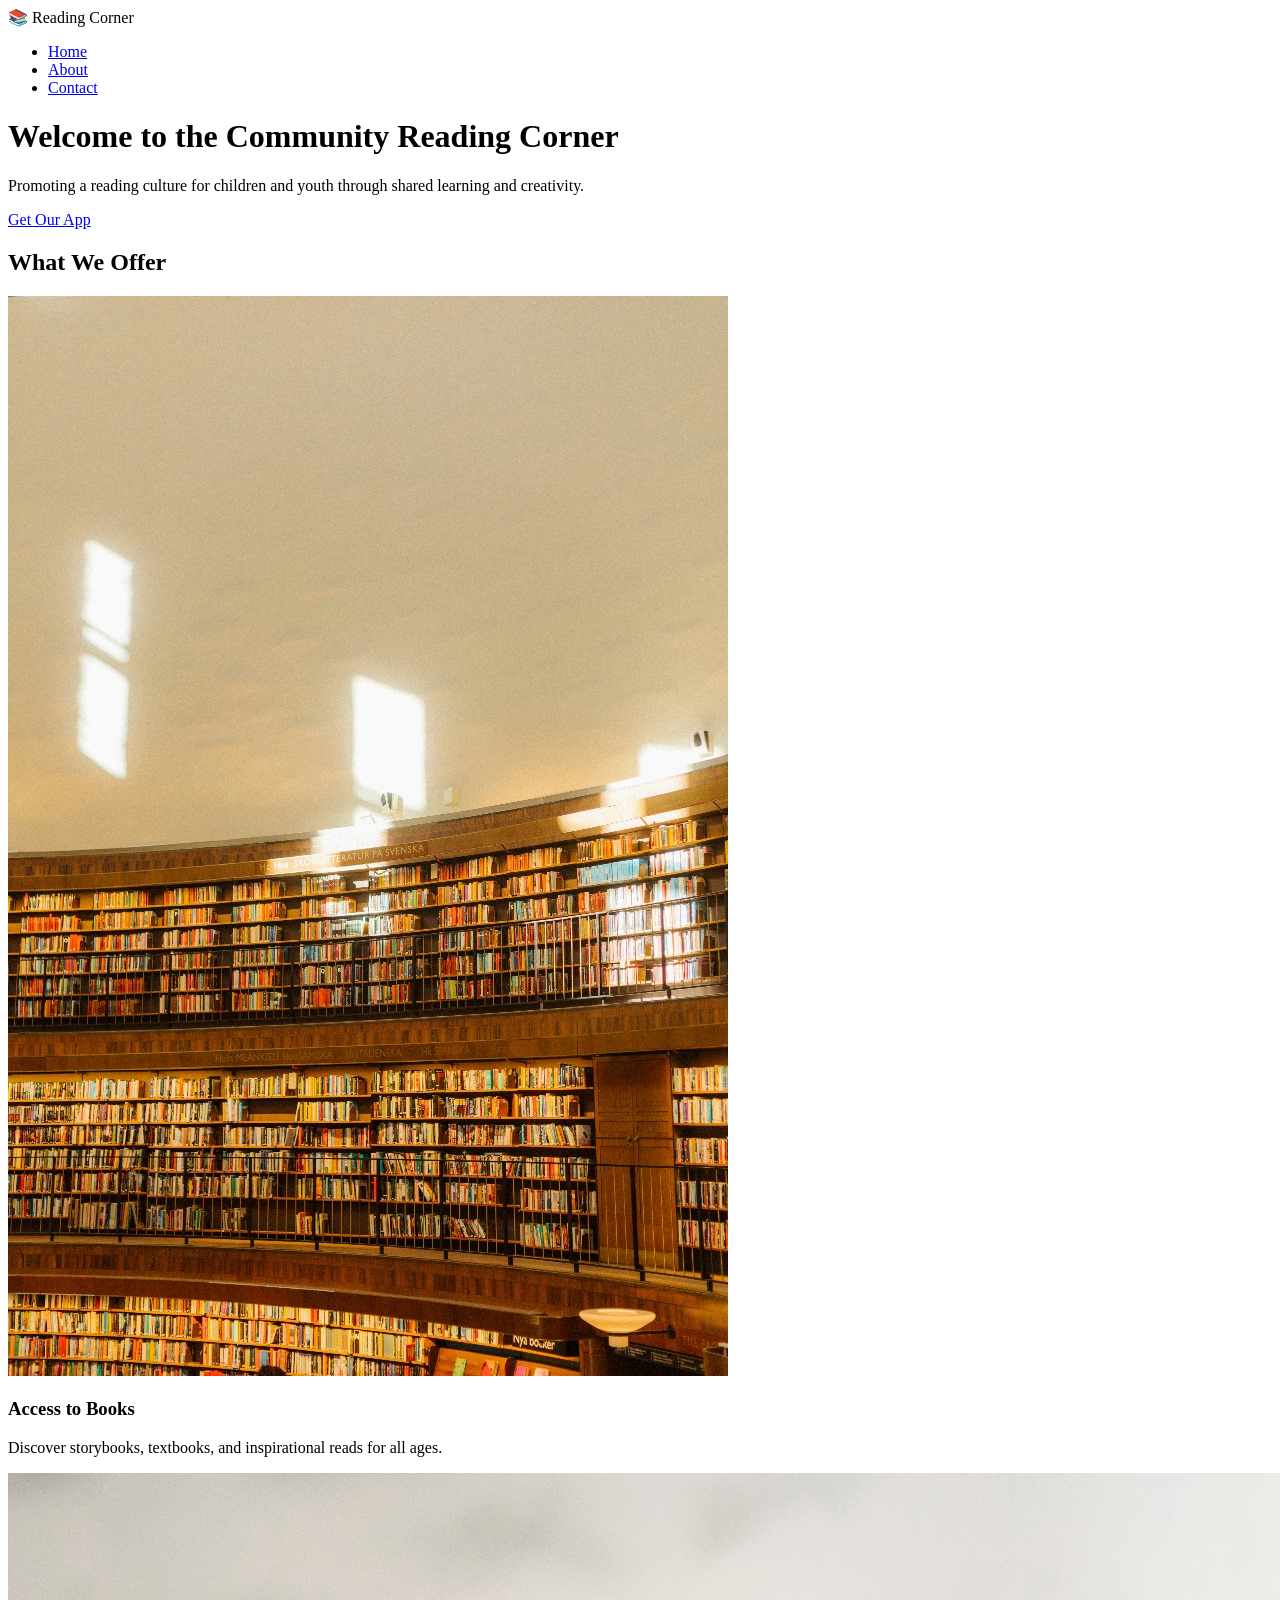
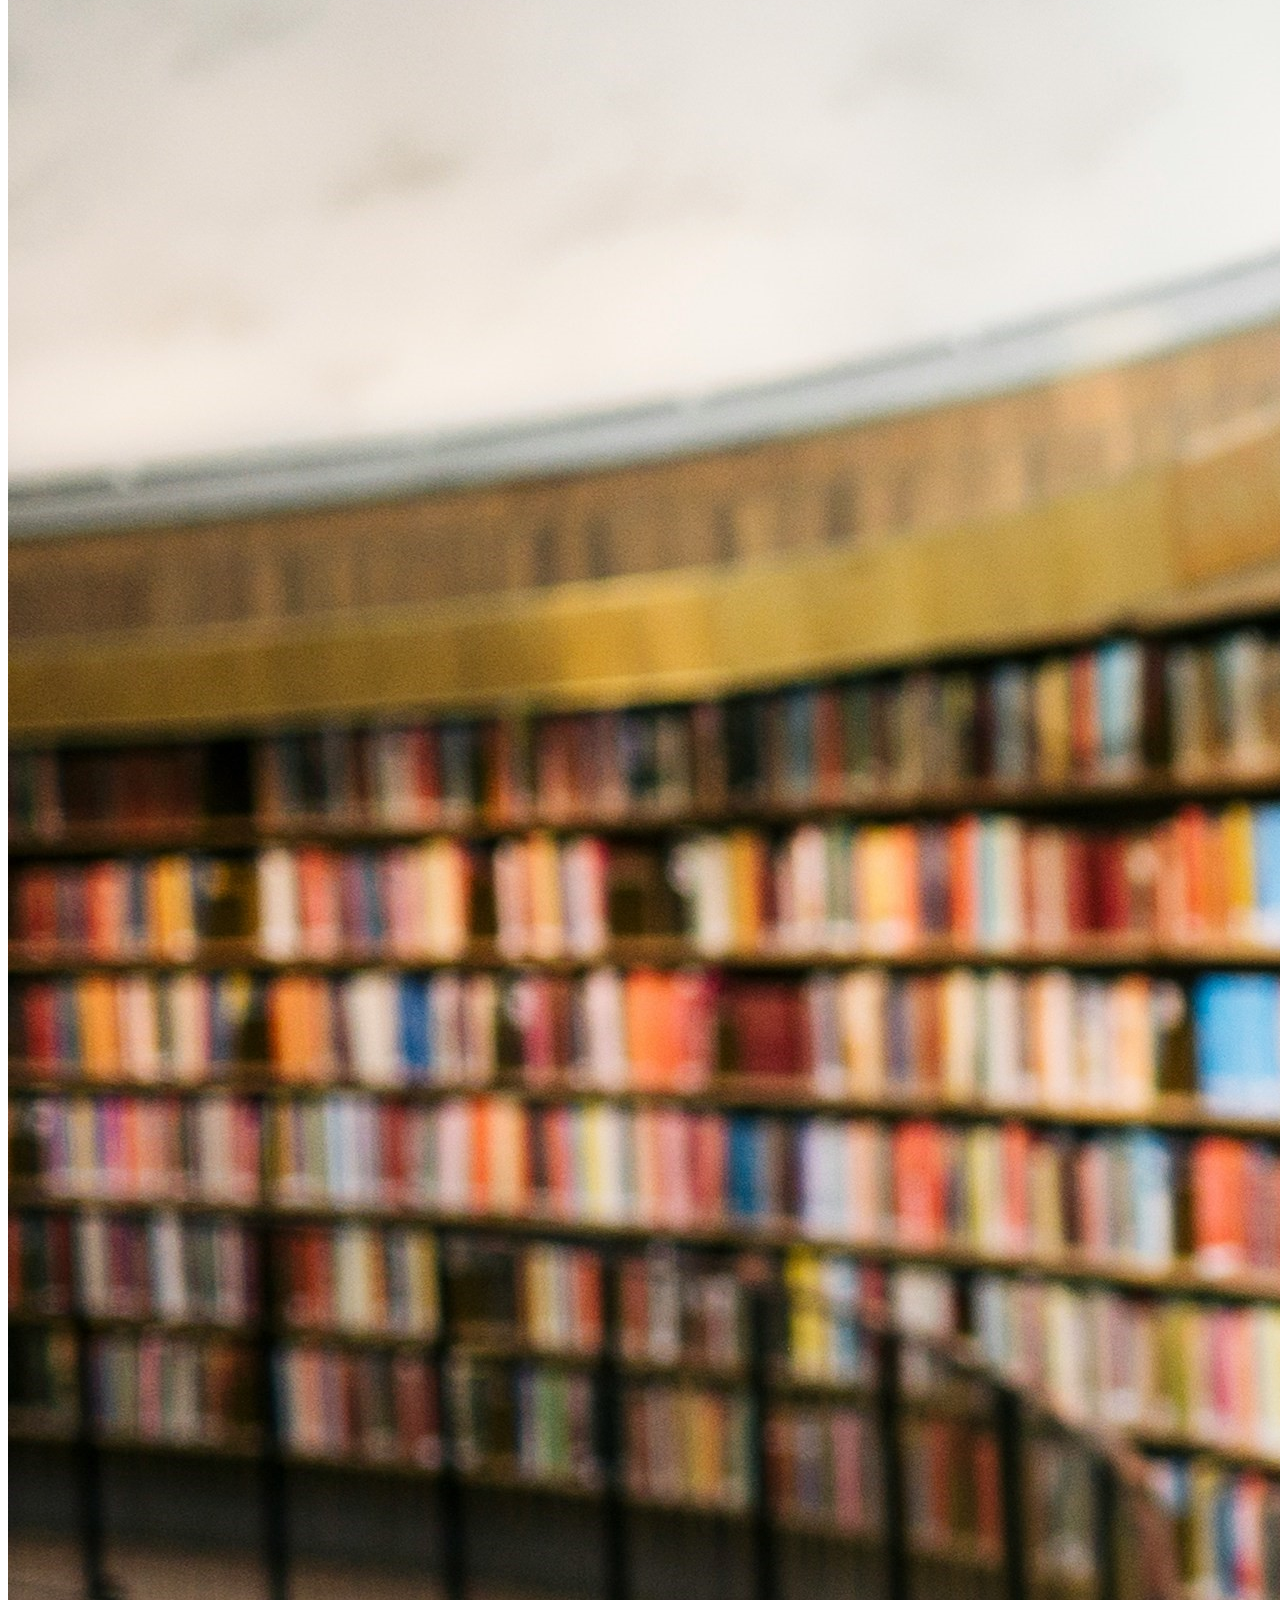
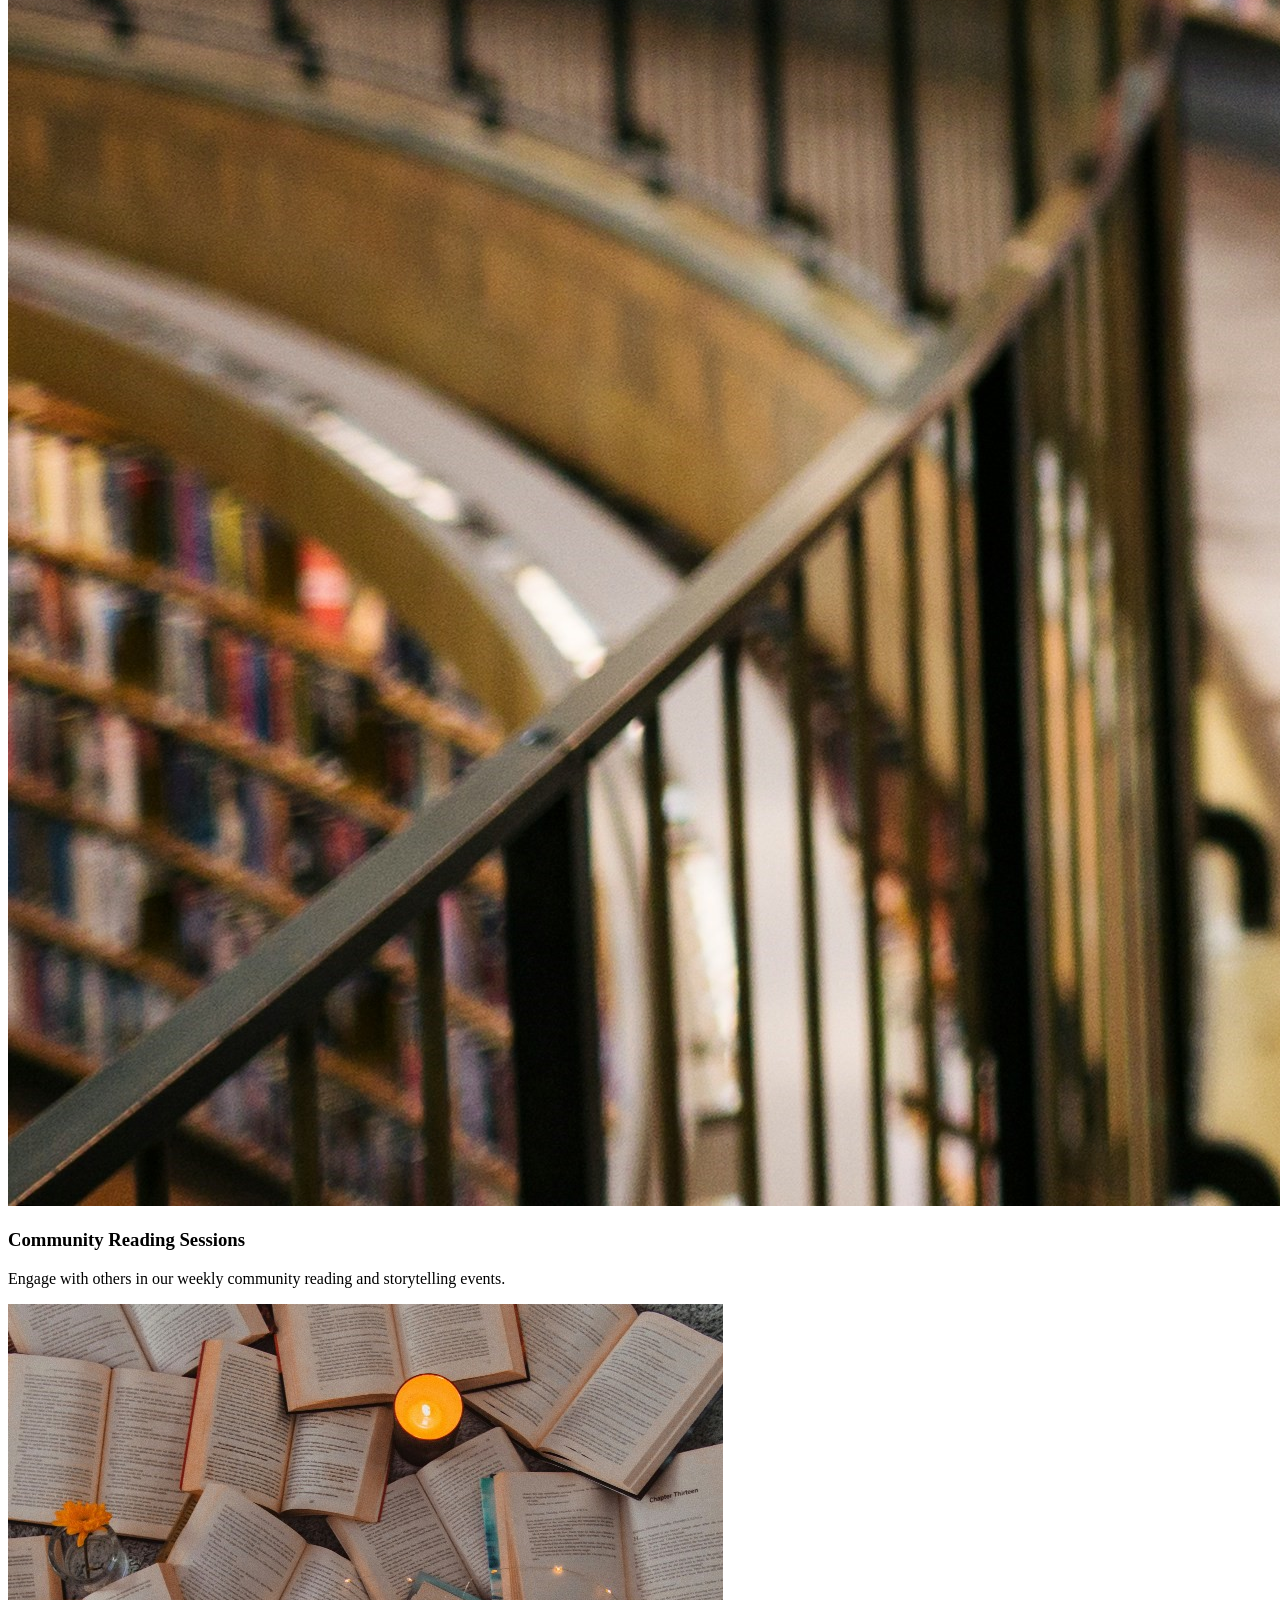
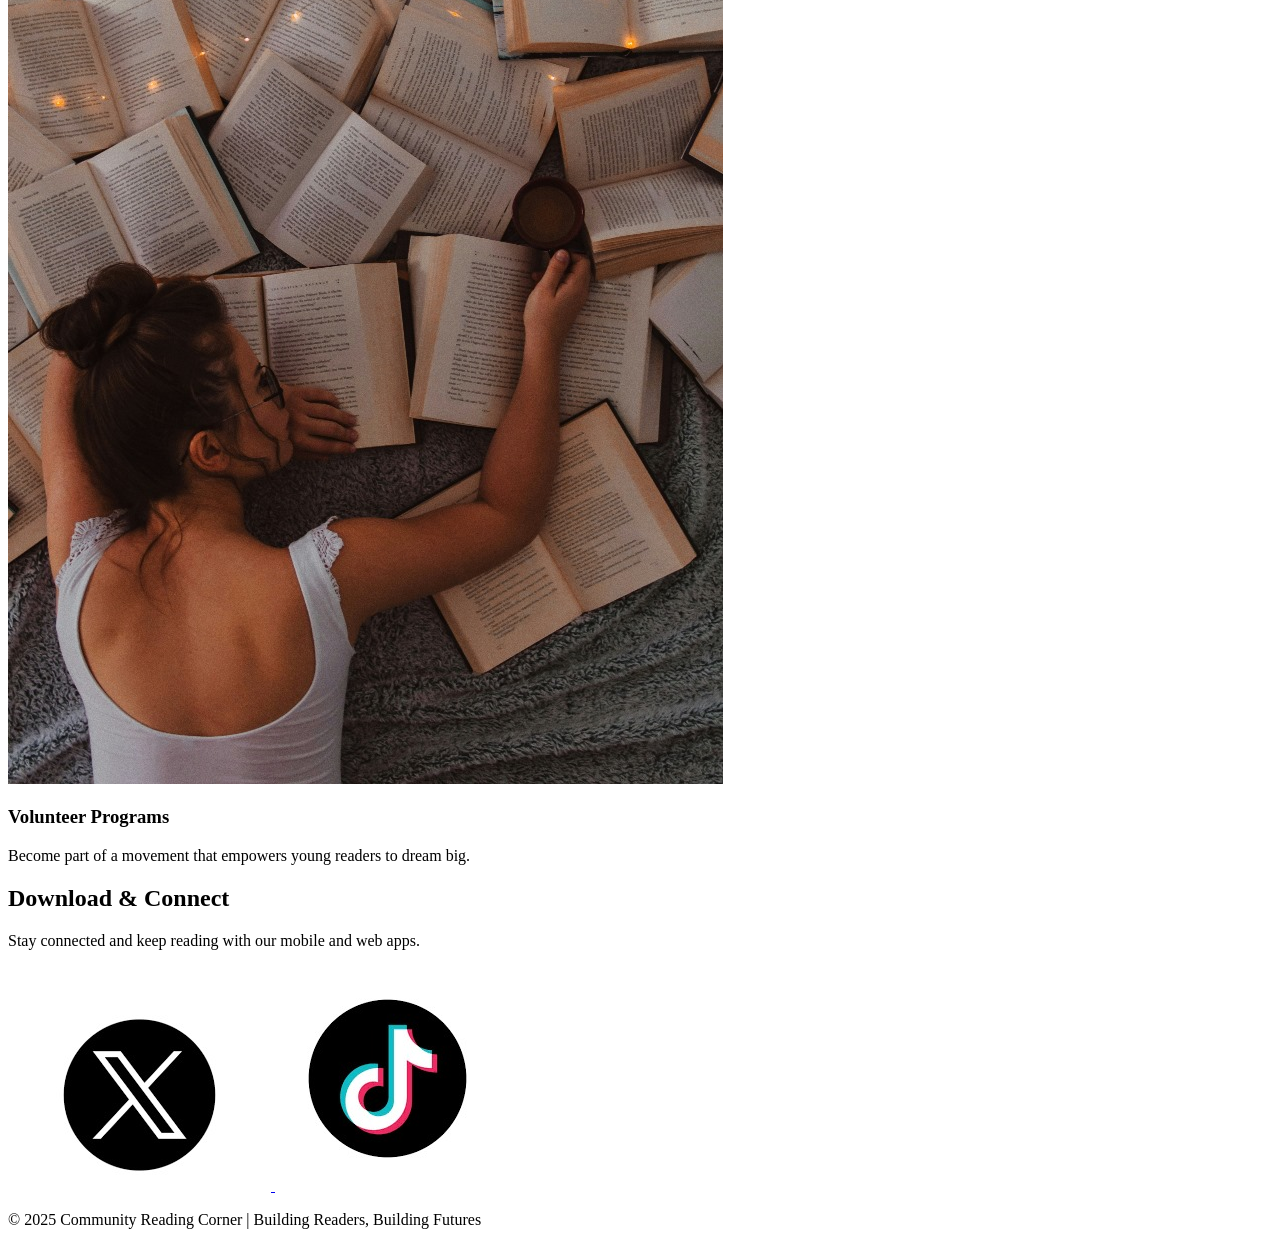
==== index.html @ c2dc227f "Add files via upload" ====
<!DOCTYPE html>
<html lang="en">
<head>
  <meta charset="UTF-8" />
  <meta name="viewport" content="width=device-width, initial-scale=1.0" />
  <title>Community Reading Corner</title>
  <link rel="stylesheet" href="style.css" />
</head>
<body>
  <header>
    <nav>
      <div class="logo">📚 Reading Corner</div>
      <ul>
        <li><a href="index.html">Home</a></li>
        <li><a href="about.html">About</a></li>
        <li><a href="contact.html">Contact</a></li>
      </ul>
    </nav>
    <div class="hero">
      <h1>Welcome to the Community Reading Corner</h1>
      <p>Promoting a reading culture for children and youth through shared learning and creativity.</p>
      <a href="#download" class="btn">Get Our App</a>
    
    </div>
  </header>

  <section class="features">
    <h2>What We Offer</h2>
    <div class="feature-cards">
      <div class="card">
        <img src="images/www.jpg" alt="Books">
        <h3>Access to Books</h3>
        <p>Discover storybooks, textbooks, and inspirational reads for all ages.</p>
      </div>
      <div class="card">
         <img src="images/susan-q-yin-2JIvboGLeho-unsplash.jpg" alt="">
        <h3>Community Reading Sessions</h3>
        <p>Engage with others in our weekly community reading and storytelling events.</p>
      </div>
      <div class="card">
        <img src="images/WhatsApp Image 2025-11-02 at 19.41.16_e1dd9796.jpg" alt="Volunteers">
        <h3>Volunteer Programs</h3>
        <p>Become part of a movement that empowers young readers to dream big.</p>
      </div>
    </div>
  </section>

  <section id="download" class="download-section">
    <h2>Download & Connect</h2>
    <p>Stay connected and keep reading with our mobile and web apps.</p>
    <div class="download-buttons">
      <a href="#" class="store-btn">
        <img src="images/x.jpg" alt="x">
      </a>
      <a href="#" class="store-btn tiktok">
         <img src="images/tiktok.jpg" alt="tiktok">
        
    
      </a>
    </div>
  </section>

  <footer>
    <p>&copy; 2025 Community Reading Corner | Building Readers, Building Futures</p>
  </footer>
</body>
</html>
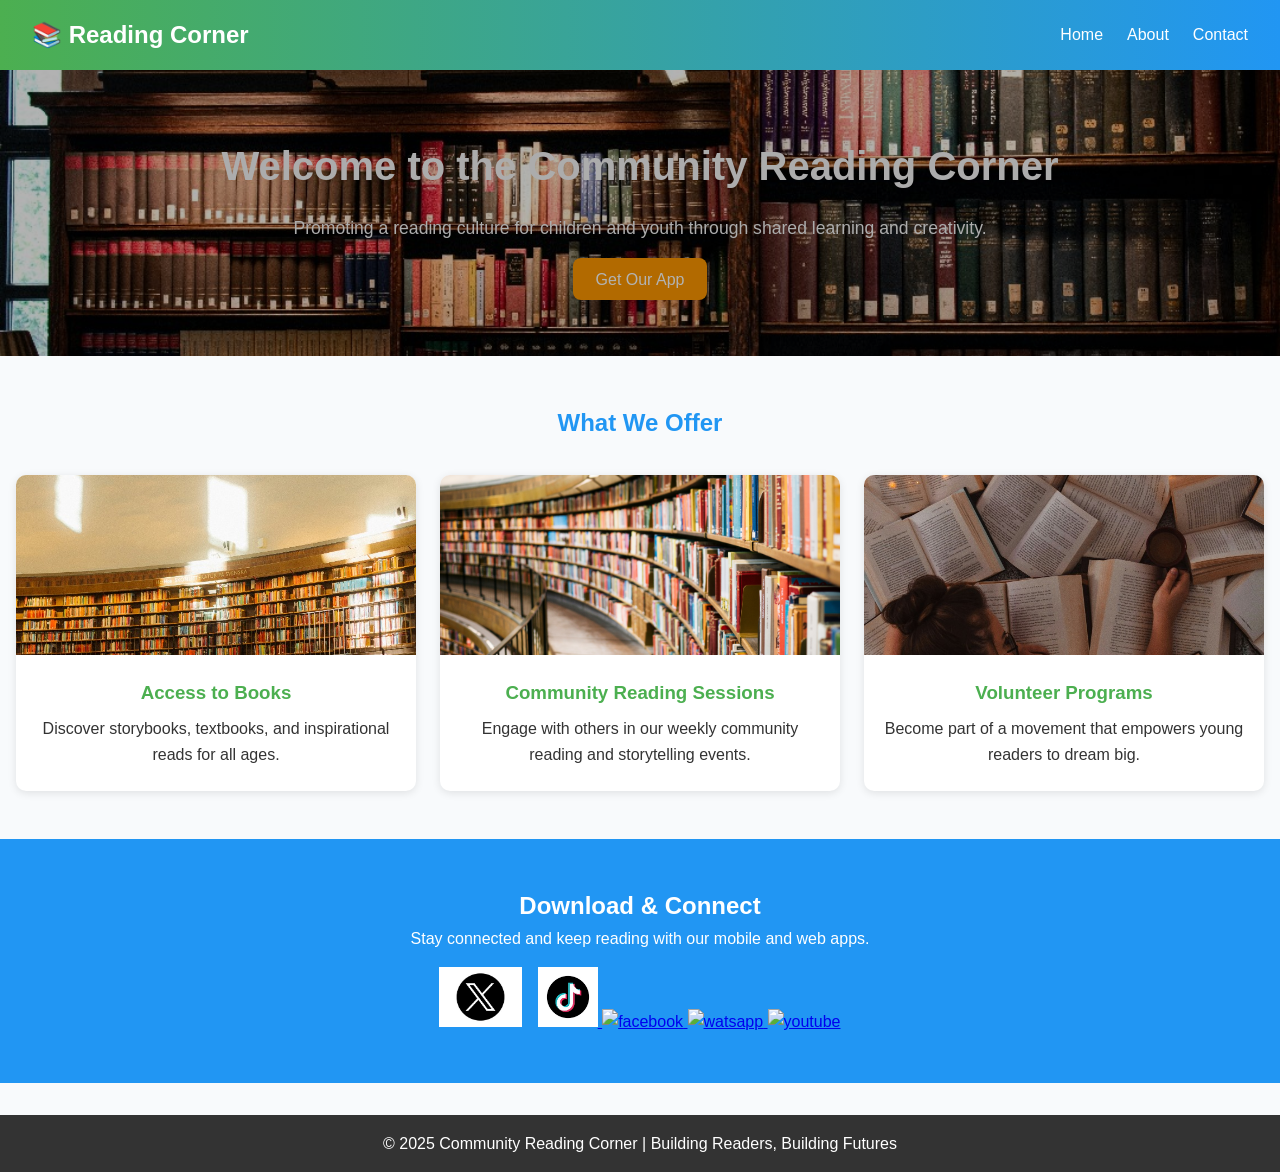
==== commit 7de607f1: "Add files via upload" ====
--- a/index.html
+++ b/index.html
@@ -54,6 +54,9 @@
       </a>
       <a href="#" class="store-btn tiktok">
          <img src="images/tiktok.jpg" alt="tiktok">
+         <img src="images/facebook.jpg" alt="facebook">
+         <img src="images/watsapp.jpg" alt="watsapp">
+         <img src="images/youtube.jpg" alt="youtube">
         
     
       </a>
--- a/style.css
+++ b/style.css
@@ -0,0 +1,177 @@
+* { margin:0; padding:0; box-sizing:border-box; }
+body {
+  font-family: 'Poppins', sans-serif;
+  background-color: #f8fafc;
+  color: #333;
+  line-height: 1.6;
+}
+
+
+header {
+  background: linear-gradient(90deg, #4CAF50, #2196F3);
+  color:white;
+}
+nav {
+  display:flex;
+  justify-content:space-between;
+  align-items:center;
+  padding:1rem 2rem;
+}
+nav .logo { font-size:1.5rem; font-weight:bold; }
+nav ul { display:flex; list-style:none; }
+nav ul li { margin-left:1.5rem; }
+nav ul li a {
+  color:white;
+  text-decoration:none;
+  font-weight:500;
+  transition:0.3s;
+}
+nav ul li a:hover, nav ul li a.active { text-decoration:underline; }
+
+
+.hero {
+  text-align:center;
+  padding:4rem 1rem;
+  background:url('images/eryna.jpg') no-repeat center/cover;
+  background-size: cover;
+  color: whitesmoke;
+overflow: hidden;
+position: relative;
+  filter: brightness(70%);
+  
+}
+.hero h1 { font-size:2.5rem; margin-bottom:1rem; }
+.hero p { font-size:1.1rem; margin-bottom:1.5rem; }
+.btn {
+  background:#ff9800;
+  color:white;
+  padding:0.8rem 1.4rem;
+  border-radius:8px;
+  text-decoration:none;
+  transition:0.3s;
+  
+}
+.btn:hover { background:#e68900; }
+
+
+.features { text-align:center; padding:3rem 1rem; }
+.features h2 { color:#2196F3; margin-bottom:1rem; }
+.feature-cards {
+  display:grid;
+  grid-template-columns:repeat(auto-fit, minmax(250px, 1fr));
+  gap:1.5rem;
+  margin-top:2rem;
+}
+.card {
+  background:white;
+  border-radius:10px;
+  box-shadow:0 2px 8px rgba(0,0,0,0.1);
+  transition:0.3s;
+}
+.card:hover { transform:translateY(-5px); }
+.card img { width:100%; height:180px; object-fit:cover; border-top-left-radius:10px; border-top-right-radius:10px; }
+.card h3 { margin-top:1rem; color:#4CAF50; }
+.card p { padding:0.5rem 1rem 1.5rem; }
+
+
+.download-section {
+  background:#2196F3;
+  color:white;
+  text-align:center;
+  padding:3rem 1rem;
+}
+.download-buttons {
+  display:flex;
+  justify-content:center;
+  flex-wrap:wrap;
+  gap:1rem;
+  margin-top:1rem;
+}
+.store-btn img { height:60px; }
+.store-btn.chrome {
+  display:flex;
+  align-items:center;
+  background:white;
+  color:#333;
+  border-radius:8px;
+  text-decoration:none;
+  padding:0.6rem 1rem;
+}
+.store-btn.chrome img { height:35px; margin-right:0.5rem; }
+
+.about-section {
+  text-align:center;
+  padding:2rem 1rem;
+  max-width:900px;
+  margin:auto;
+}
+.mission-vision {
+  display:grid;
+  grid-template-columns:repeat(auto-fit, minmax(250px,1fr));
+  gap:1rem;
+  margin-top:2rem;
+}
+.mv-card {
+  background:white;
+  border-radius:10px;
+  padding:1rem;
+  box-shadow:0 2px 8px rgba(0,0,0,0.1);
+}
+.mv-card h2 { color:#2196F3; margin-bottom:0.5rem; }
+.about-image {
+  width:100%;
+  border-radius:10px;
+  margin-top:2rem;
+}
+
+
+.contact-section {
+  text-align:center;
+  padding:2rem 1rem;
+}
+.contact-form {
+  max-width:500px;
+  margin:2rem auto;
+  display:flex;
+  flex-direction:column;
+}
+.contact-form input, .contact-form textarea {
+  margin-bottom:1rem;
+  padding:0.8rem;
+  border-radius:8px;
+  border:1px solid #ccc;
+}
+.contact-form button {
+  background:#4CAF50;
+  color:white;
+  border:none;
+  cursor:pointer;
+  padding:0.8rem;
+  border-radius:8px;
+}
+.contact-form button:hover { background:#45a049; }
+
+
+.social-links img {
+  height:40px;
+  margin:0.5rem;
+  transition:0.3s;
+}
+.social-links img:hover { transform:scale(1.1); }
+
+.reading-links {
+  margin-top:2rem;
+}
+.reading-links ul { list-style:none; }
+.reading-links li { margin:0.3rem 0; }
+.reading-links a { color:#2196F3; text-decoration:none; }
+.reading-links a:hover { text-decoration:underline; }
+
+
+footer {
+  background:#333;
+  color:white;
+  text-align:center;
+  padding:1rem;
+  margin-top:2rem;
+}
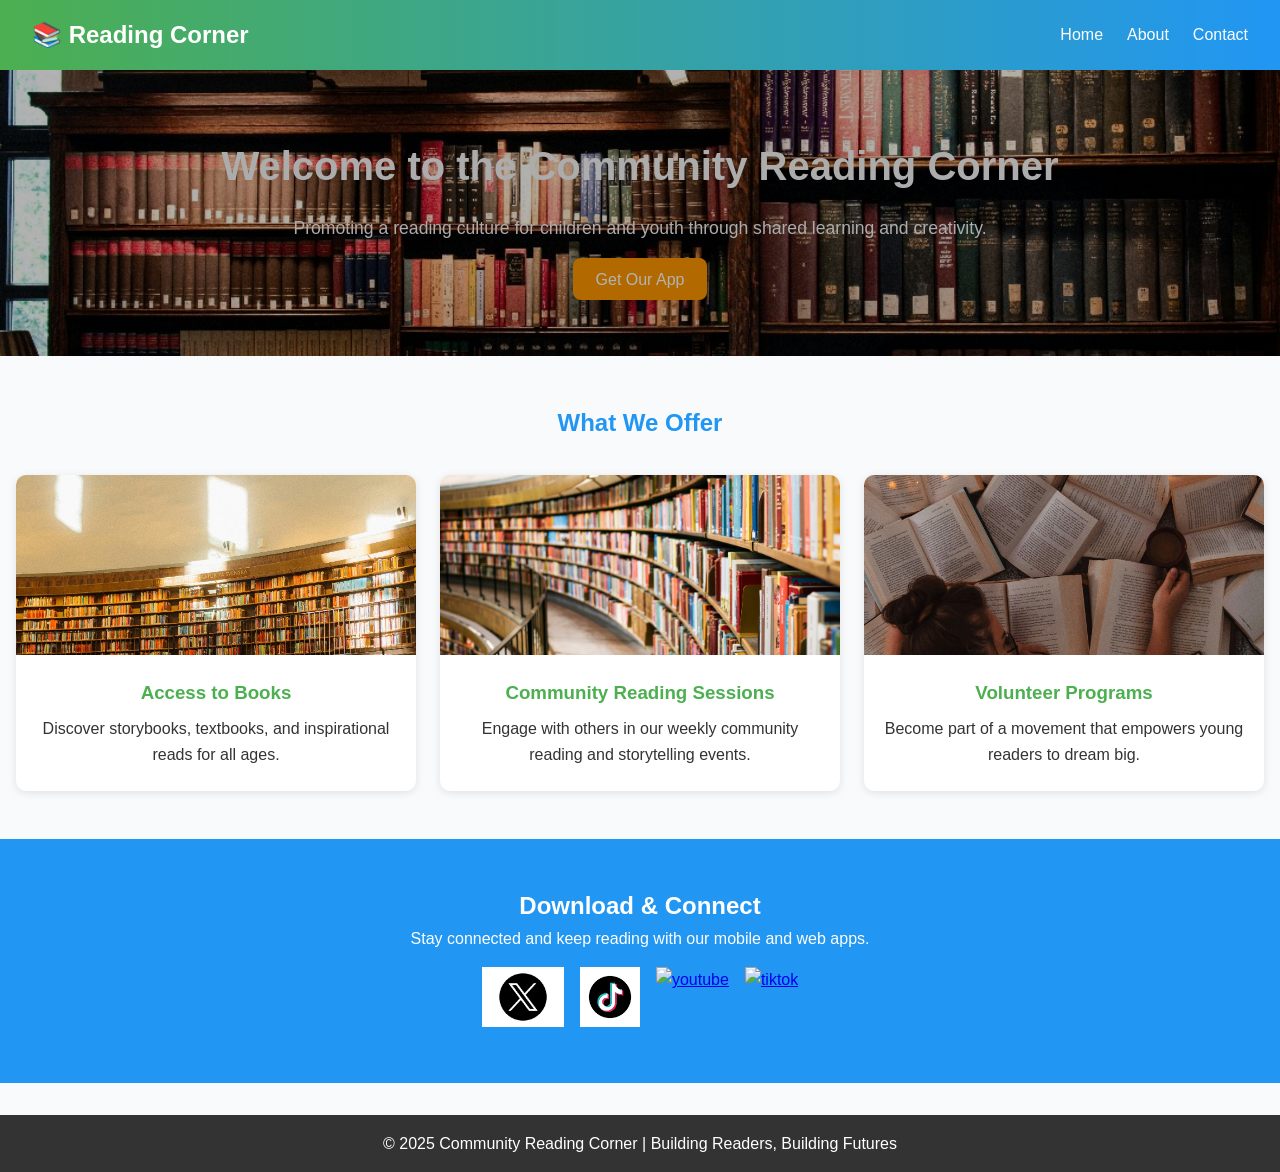
==== commit 4085d06f: "Add files via upload" ====
--- a/index.html
+++ b/index.html
@@ -54,12 +54,15 @@
       </a>
       <a href="#" class="store-btn tiktok">
          <img src="images/tiktok.jpg" alt="tiktok">
-         <img src="images/facebook.jpg" alt="facebook">
-         <img src="images/watsapp.jpg" alt="watsapp">
-         <img src="images/youtube.jpg" alt="youtube">
-        
-    
       </a>
+      <a href="#" class="store-btn whatsapp">
+         <img src="images/watsapp.jpg" alt="youtube">
+      </a>
+      <a href="#" class="store-btn youtube">
+         <img src="images/youtube.jpg" alt="tiktok">
+      </a>
+
+      
     </div>
   </section>
 
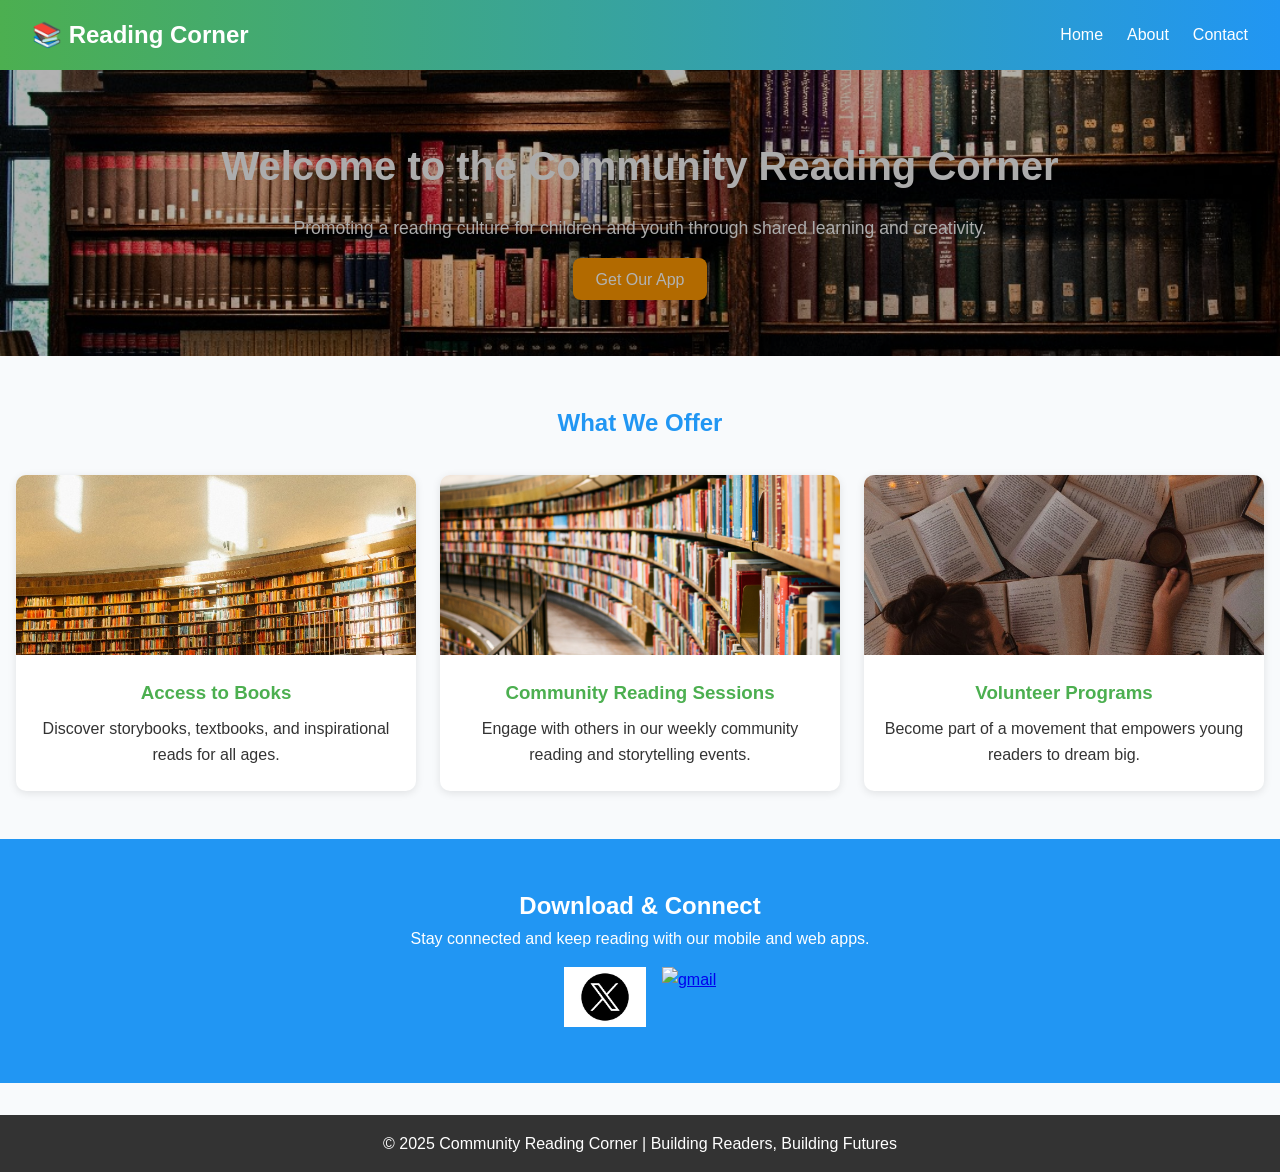
==== commit 7241e739: "Add files via upload" ====
--- a/index.html
+++ b/index.html
@@ -52,17 +52,9 @@
       <a href="#" class="store-btn">
         <img src="images/x.jpg" alt="x">
       </a>
-      <a href="#" class="store-btn tiktok">
-         <img src="images/tiktok.jpg" alt="tiktok">
-      </a>
-      <a href="#" class="store-btn whatsapp">
-         <img src="images/watsapp.jpg" alt="youtube">
-      </a>
-      <a href="#" class="store-btn youtube">
-         <img src="images/youtube.jpg" alt="tiktok">
-      </a>
-
-      
+      <a href="#" class="store-btn gmail-btn">
+         <img src="images/gmail.jpg" alt="gmail">
+      </a> 
     </div>
   </section>
 
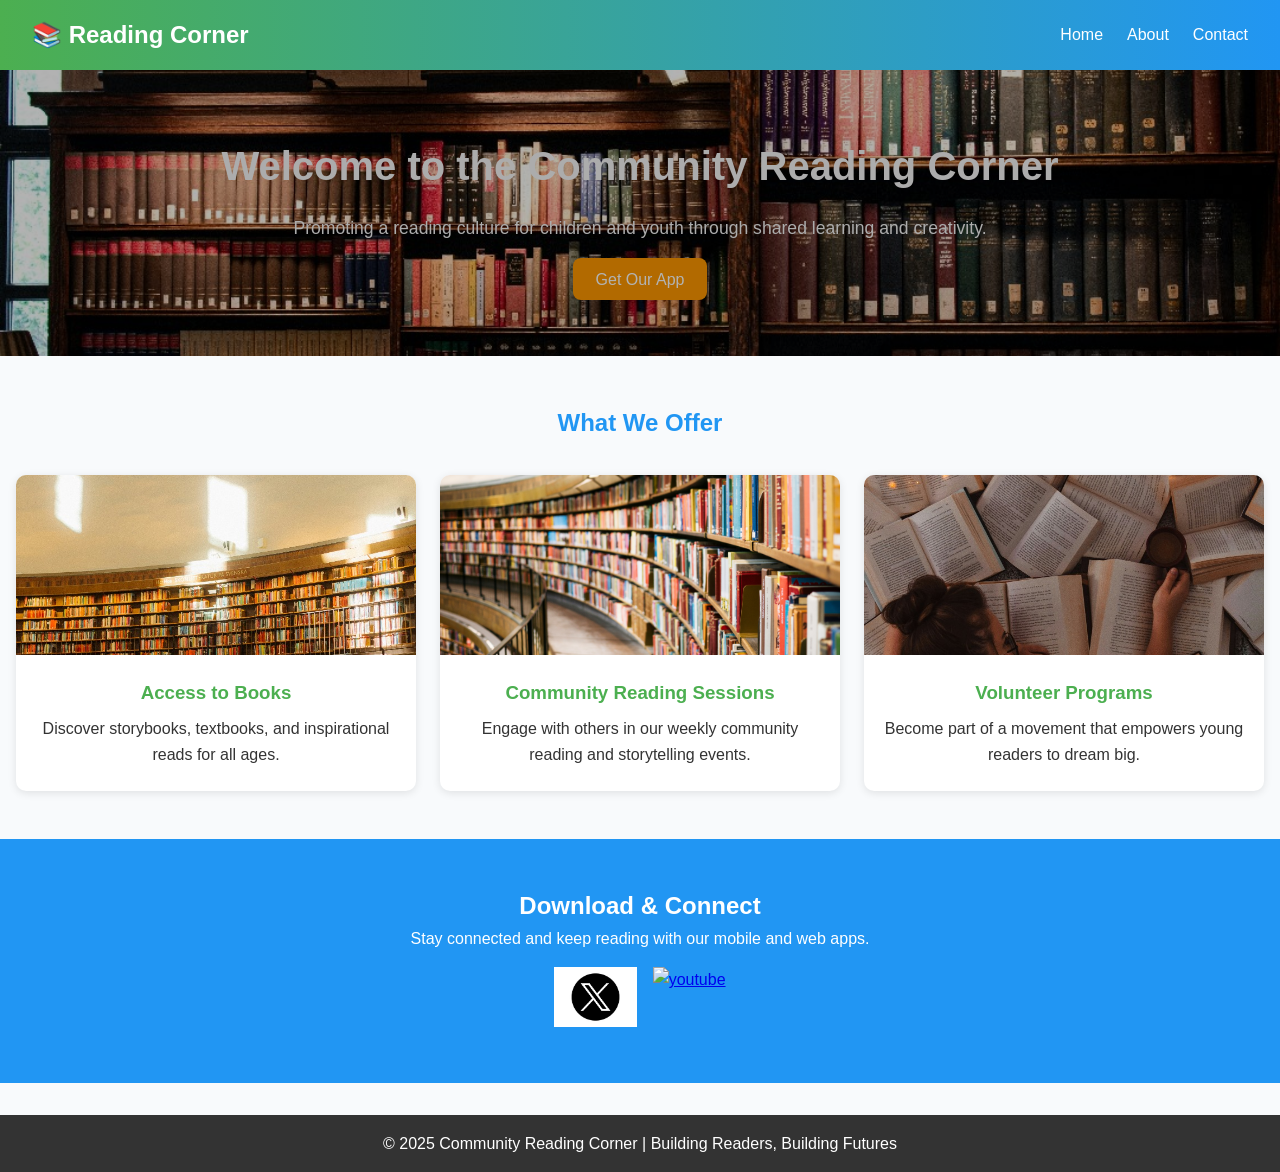
==== commit e6109876: "Add files via upload" ====
--- a/index.html
+++ b/index.html
@@ -52,8 +52,8 @@
       <a href="#" class="store-btn">
         <img src="images/x.jpg" alt="x">
       </a>
-      <a href="#" class="store-btn gmail-btn">
-         <img src="images/gmail.jpg" alt="gmail">
+      <a href="#" class="store-btn Youtube-btn">
+         <img src="images/youtube.jpg" alt="youtube">
       </a> 
     </div>
   </section>
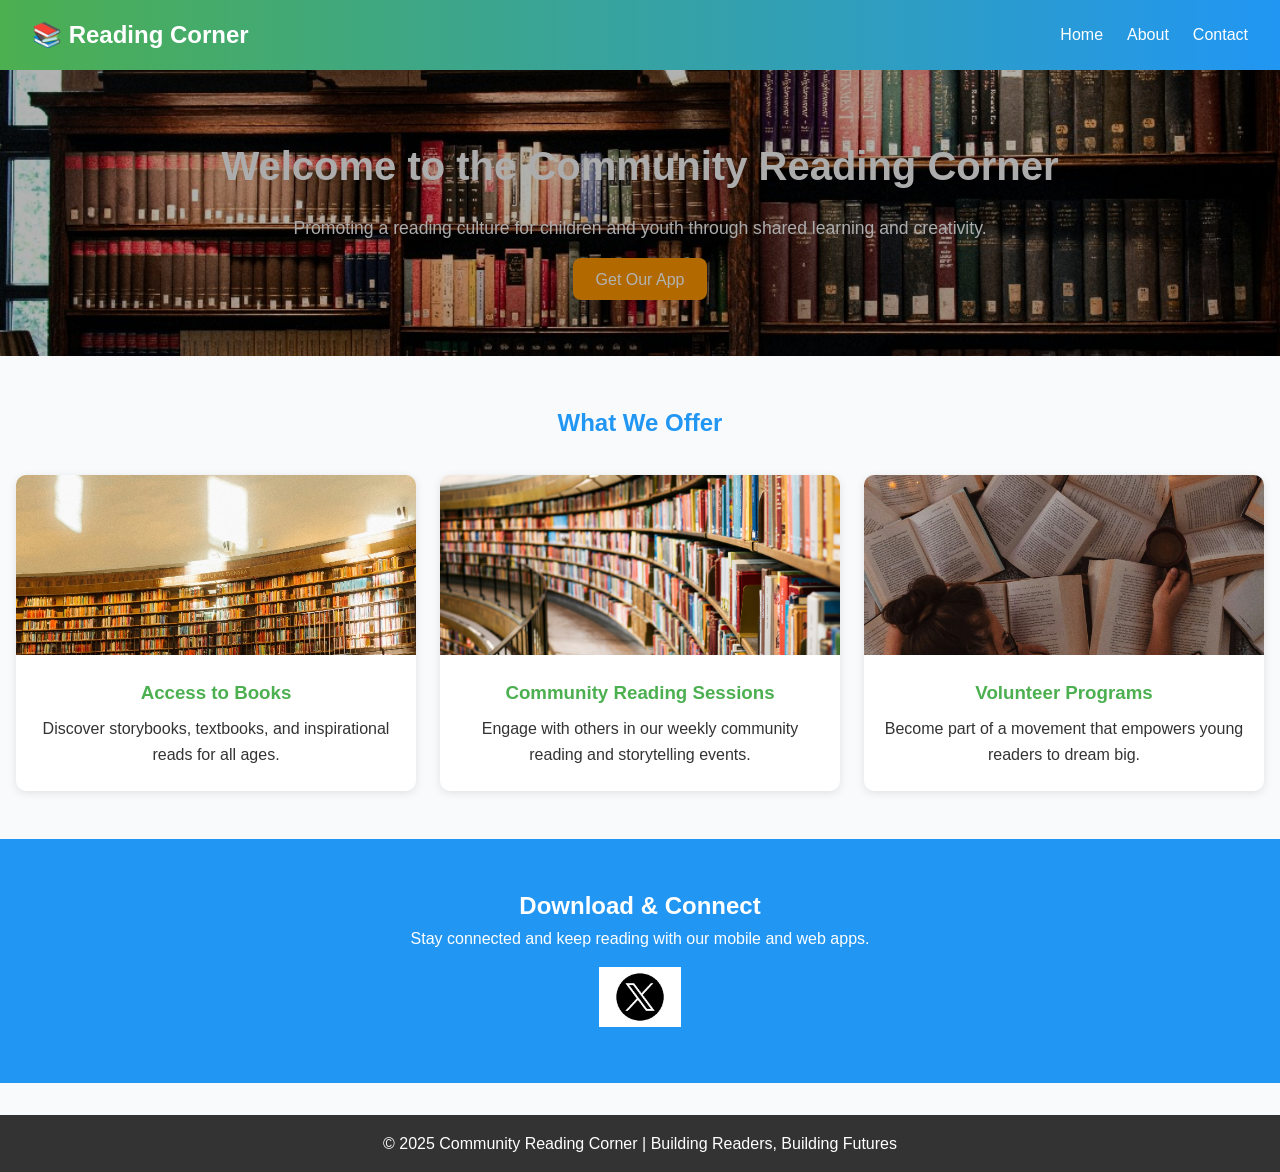
==== commit 43d02876: "Add files via upload" ====
--- a/index.html
+++ b/index.html
@@ -52,9 +52,7 @@
       <a href="#" class="store-btn">
         <img src="images/x.jpg" alt="x">
       </a>
-      <a href="#" class="store-btn Youtube-btn">
-         <img src="images/youtube.jpg" alt="youtube">
-      </a> 
+    
     </div>
   </section>
 
